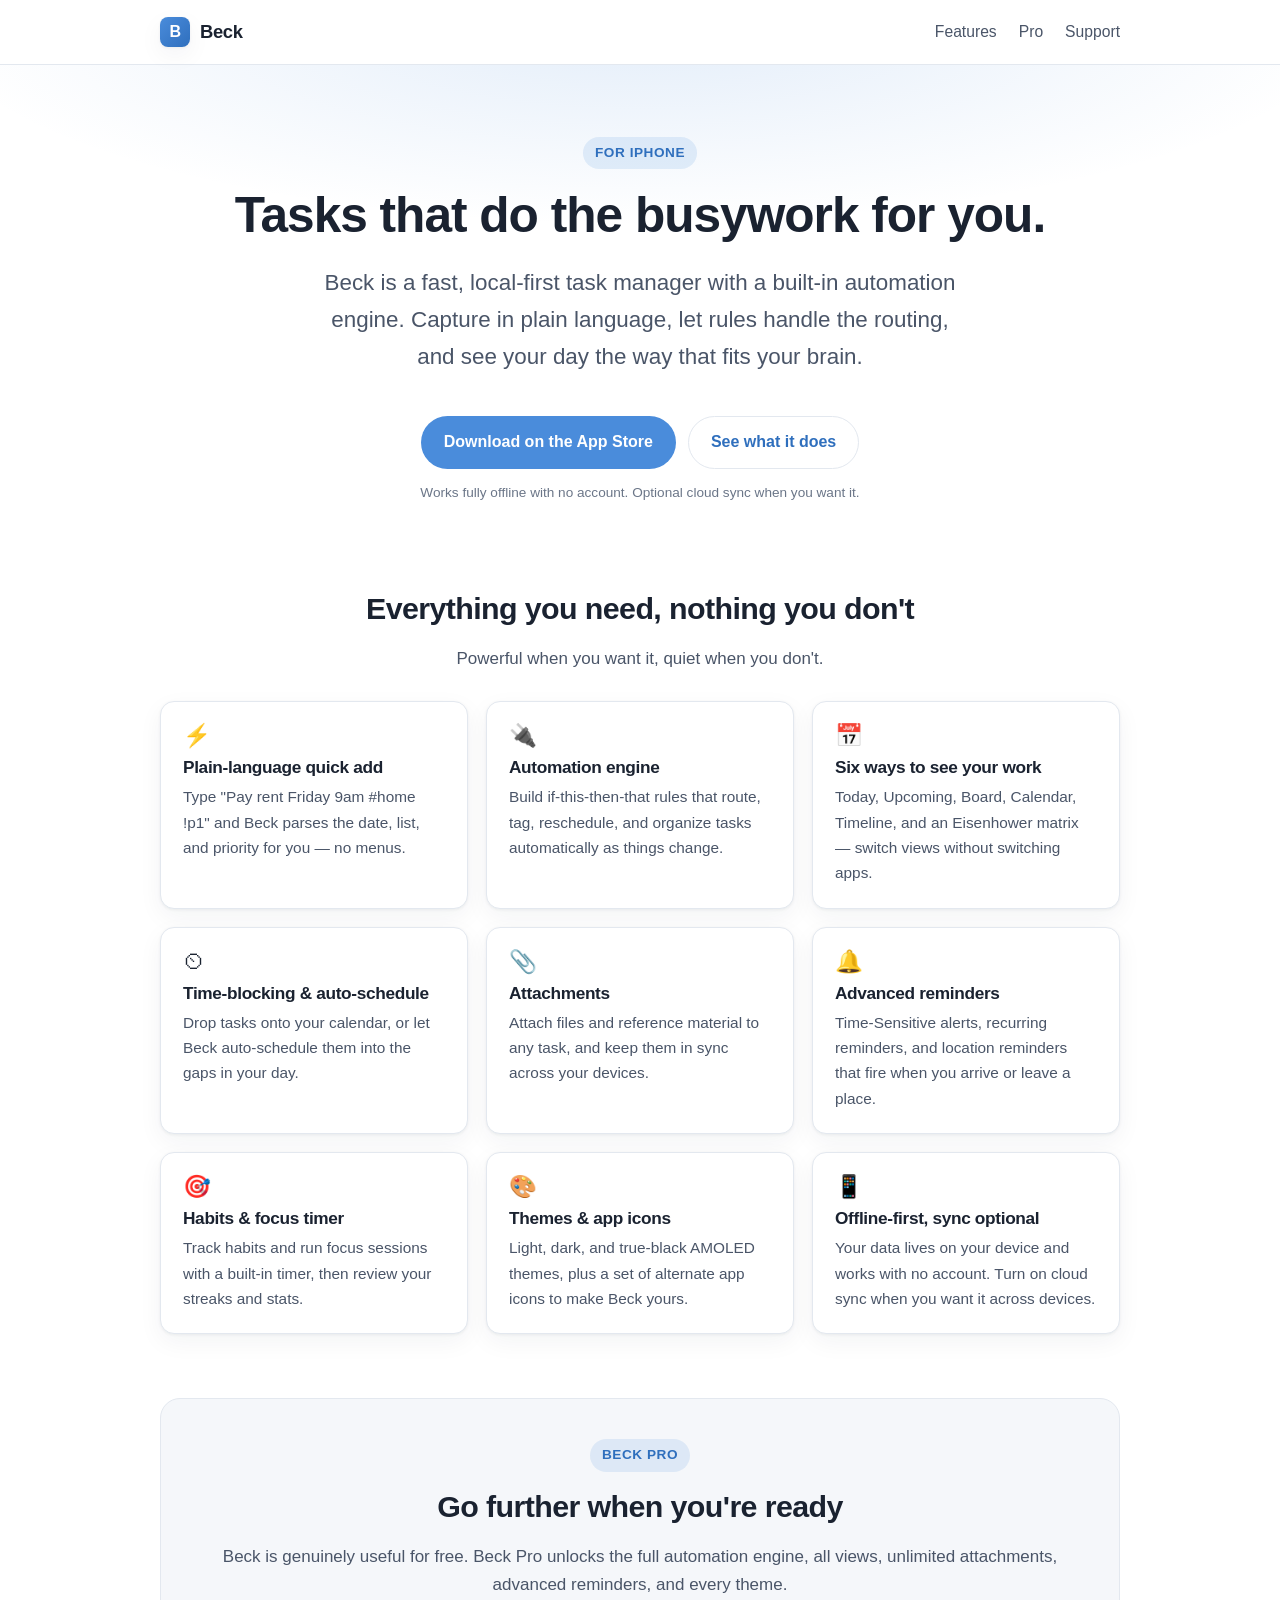
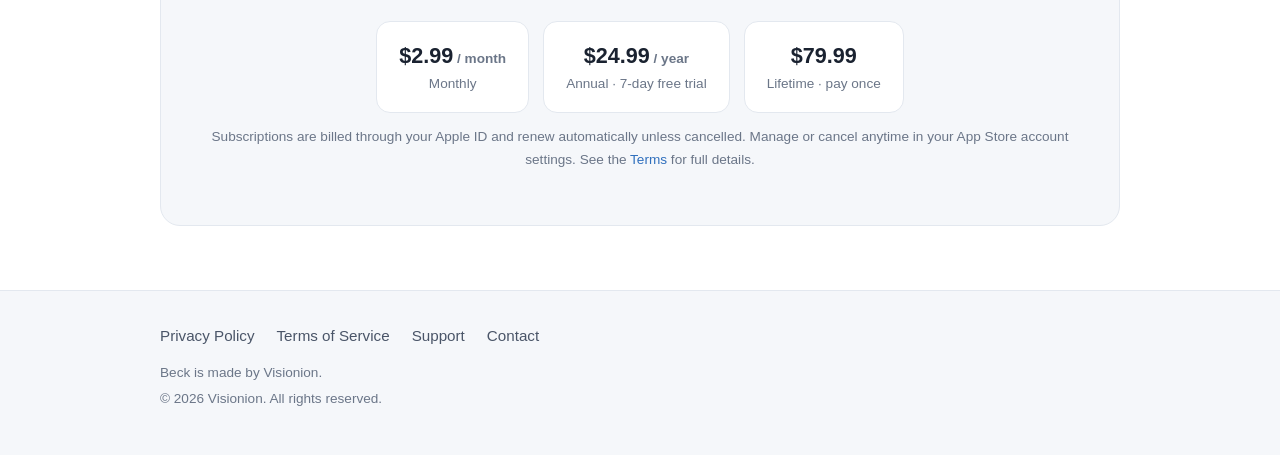
==== index.html @ 95169e8a "Beck marketing site: landing, privacy, terms, support" ====
<!doctype html>
<html lang="en">
<head>
  <meta charset="utf-8" />
  <meta name="viewport" content="width=device-width, initial-scale=1" />
  <title>Beck — Tasks that do the busywork for you</title>
  <meta name="description" content="Beck is a fast, local-first task manager for iPhone with a built-in automation engine, time-blocking, habits, and optional cloud sync. No tracking, no ads." />
  <link rel="canonical" href="https://beck.visionion.dev/" />
  <link rel="icon" href="data:image/svg+xml,<svg xmlns='http://www.w3.org/2000/svg' viewBox='0 0 100 100'><rect width='100' height='100' rx='22' fill='%234A8CDB'/><text x='50' y='68' font-size='60' font-family='Arial' font-weight='bold' text-anchor='middle' fill='white'>B</text></svg>" />
  <link rel="stylesheet" href="/styles.css" />

  <!-- Open Graph -->
  <meta property="og:type" content="website" />
  <meta property="og:site_name" content="Beck" />
  <meta property="og:title" content="Beck — Tasks that do the busywork for you" />
  <meta property="og:description" content="A fast, local-first iPhone task manager with a built-in automation engine, time-blocking, habits, and optional cloud sync. No tracking, no ads." />
  <meta property="og:url" content="https://beck.visionion.dev/" />
  <meta name="twitter:card" content="summary" />

  <!-- Google Analytics 4 — replace G-XXXXXXXXXX with the real Measurement ID (property 516785066). See README. -->
  <script async src="https://www.googletagmanager.com/gtag/js?id=G-XXXXXXXXXX"></script>
  <script>
    window.dataLayer = window.dataLayer || [];
    function gtag(){dataLayer.push(arguments);}
    gtag('js', new Date());
    gtag('config', 'G-XXXXXXXXXX');
  </script>
</head>
<body>
  <a class="skip-link" href="#main">Skip to content</a>

  <header class="site-header">
    <div class="container">
      <a class="brand" href="/">
        <span class="logo" aria-hidden="true">B</span>
        <span>Beck</span>
      </a>
      <nav class="nav" aria-label="Primary">
        <a href="#features">Features</a>
        <a href="#pro">Pro</a>
        <a href="/support/">Support</a>
      </nav>
    </div>
  </header>

  <main id="main">
    <section class="hero">
      <div class="container">
        <span class="eyebrow">For iPhone</span>
        <h1>Tasks that do the busywork for you.</h1>
        <p class="tagline">Beck is a fast, local-first task manager with a built-in automation engine. Capture in plain language, let rules handle the routing, and see your day the way that fits your brain.</p>
        <div class="hero-actions">
          <!-- Replace href="#" with the real App Store URL after launch. See README. -->
          <a class="btn" href="#" aria-label="Download Beck on the App Store (link available at launch)">Download on the App&nbsp;Store</a>
          <a class="btn btn-secondary" href="#features">See what it does</a>
        </div>
        <p class="hint">Works fully offline with no account. Optional cloud sync when you want it.</p>
      </div>
    </section>

    <section class="features" id="features">
      <div class="container">
        <div class="section-head">
          <h2>Everything you need, nothing you don't</h2>
          <p>Powerful when you want it, quiet when you don't.</p>
        </div>

        <div class="grid">
          <div class="card">
            <span class="ico" aria-hidden="true">&#9889;</span>
            <h3>Plain-language quick add</h3>
            <p>Type "Pay rent Friday 9am #home !p1" and Beck parses the date, list, and priority for you — no menus.</p>
          </div>
          <div class="card">
            <span class="ico" aria-hidden="true">&#128268;</span>
            <h3>Automation engine</h3>
            <p>Build if-this-then-that rules that route, tag, reschedule, and organize tasks automatically as things change.</p>
          </div>
          <div class="card">
            <span class="ico" aria-hidden="true">&#128197;</span>
            <h3>Six ways to see your work</h3>
            <p>Today, Upcoming, Board, Calendar, Timeline, and an Eisenhower matrix — switch views without switching apps.</p>
          </div>
          <div class="card">
            <span class="ico" aria-hidden="true">&#9202;</span>
            <h3>Time-blocking &amp; auto-schedule</h3>
            <p>Drop tasks onto your calendar, or let Beck auto-schedule them into the gaps in your day.</p>
          </div>
          <div class="card">
            <span class="ico" aria-hidden="true">&#128206;</span>
            <h3>Attachments</h3>
            <p>Attach files and reference material to any task, and keep them in sync across your devices.</p>
          </div>
          <div class="card">
            <span class="ico" aria-hidden="true">&#128276;</span>
            <h3>Advanced reminders</h3>
            <p>Time-Sensitive alerts, recurring reminders, and location reminders that fire when you arrive or leave a place.</p>
          </div>
          <div class="card">
            <span class="ico" aria-hidden="true">&#127919;</span>
            <h3>Habits &amp; focus timer</h3>
            <p>Track habits and run focus sessions with a built-in timer, then review your streaks and stats.</p>
          </div>
          <div class="card">
            <span class="ico" aria-hidden="true">&#127912;</span>
            <h3>Themes &amp; app icons</h3>
            <p>Light, dark, and true-black AMOLED themes, plus a set of alternate app icons to make Beck yours.</p>
          </div>
          <div class="card">
            <span class="ico" aria-hidden="true">&#128241;</span>
            <h3>Offline-first, sync optional</h3>
            <p>Your data lives on your device and works with no account. Turn on cloud sync when you want it across devices.</p>
          </div>
        </div>
      </div>
    </section>

    <section id="pro">
      <div class="container">
        <div class="band">
          <span class="eyebrow">Beck Pro</span>
          <h2>Go further when you're ready</h2>
          <p>Beck is genuinely useful for free. Beck Pro unlocks the full automation engine, all views, unlimited attachments, advanced reminders, and every theme.</p>
          <div class="price-row">
            <div class="price">
              <div class="amt">$2.99<span class="lbl"> / month</span></div>
              <div class="lbl">Monthly</div>
            </div>
            <div class="price">
              <div class="amt">$24.99<span class="lbl"> / year</span></div>
              <div class="lbl">Annual · 7-day free trial</div>
            </div>
            <div class="price">
              <div class="amt">$79.99</div>
              <div class="lbl">Lifetime · pay once</div>
            </div>
          </div>
          <p class="hint">Subscriptions are billed through your Apple ID and renew automatically unless cancelled. Manage or cancel anytime in your App Store account settings. See the <a href="/terms/">Terms</a> for full details.</p>
        </div>
      </div>
    </section>
  </main>

  <footer class="site-footer">
    <div class="container">
      <nav class="footer-links" aria-label="Footer">
        <a href="/privacy/">Privacy Policy</a>
        <a href="/terms/">Terms of Service</a>
        <a href="/support/">Support</a>
        <a href="mailto:info@visionion.dev">Contact</a>
      </nav>
      <div class="footer-meta">
        <p>Beck is made by Visionion.</p>
        <p>&copy; 2026 Visionion. All rights reserved.</p>
      </div>
    </div>
  </footer>
</body>
</html>
---- styles.css ----
/* Beck marketing site — shared stylesheet
   Plain HTML + CSS, no frameworks, no build step.
   Light/dark via prefers-color-scheme. */

:root {
  --accent: #4A8CDB;
  --accent-strong: #2f6fbd;
  --accent-contrast: #ffffff;

  --bg: #ffffff;
  --bg-soft: #f5f7fa;
  --bg-card: #ffffff;
  --border: #e3e8ef;
  --text: #1a2230;
  --text-soft: #4a5568;
  --text-muted: #6b7688;
  --shadow: 0 1px 3px rgba(20, 30, 50, 0.06), 0 8px 24px rgba(20, 30, 50, 0.05);

  --maxw: 1000px;
  --radius: 14px;
  --font: -apple-system, BlinkMacSystemFont, "Segoe UI", Roboto, Helvetica,
    Arial, "Apple Color Emoji", "Segoe UI Emoji", sans-serif;
}

@media (prefers-color-scheme: dark) {
  :root {
    --accent: #5a97e0;
    --accent-strong: #79aef0;
    --accent-contrast: #0b1220;

    --bg: #0e131c;
    --bg-soft: #141b26;
    --bg-card: #171f2b;
    --border: #26303f;
    --text: #eef2f7;
    --text-soft: #c2cbd8;
    --text-muted: #8b96a7;
    --shadow: 0 1px 3px rgba(0, 0, 0, 0.4), 0 10px 30px rgba(0, 0, 0, 0.35);
  }
}

* {
  box-sizing: border-box;
}

html {
  -webkit-text-size-adjust: 100%;
  scroll-behavior: smooth;
}

body {
  margin: 0;
  font-family: var(--font);
  font-size: 17px;
  line-height: 1.65;
  color: var(--text);
  background: var(--bg);
  -webkit-font-smoothing: antialiased;
  text-rendering: optimizeLegibility;
}

.container {
  width: 100%;
  max-width: var(--maxw);
  margin: 0 auto;
  padding: 0 20px;
}

a {
  color: var(--accent-strong);
  text-decoration: none;
}

a:hover,
a:focus {
  text-decoration: underline;
}

a:focus-visible,
button:focus-visible {
  outline: 3px solid var(--accent);
  outline-offset: 2px;
  border-radius: 4px;
}

h1,
h2,
h3 {
  line-height: 1.2;
  color: var(--text);
  letter-spacing: -0.02em;
}

h1 {
  font-size: clamp(2rem, 5vw, 3.1rem);
  margin: 0 0 0.4em;
}

h2 {
  font-size: clamp(1.4rem, 3vw, 1.9rem);
  margin: 2.2em 0 0.6em;
}

h3 {
  font-size: 1.15rem;
  margin: 1.6em 0 0.4em;
}

p {
  margin: 0 0 1em;
  color: var(--text-soft);
}

/* ---------- Header ---------- */
.site-header {
  position: sticky;
  top: 0;
  z-index: 10;
  background: color-mix(in srgb, var(--bg) 88%, transparent);
  backdrop-filter: saturate(180%) blur(12px);
  border-bottom: 1px solid var(--border);
}

.site-header .container {
  display: flex;
  align-items: center;
  justify-content: space-between;
  height: 64px;
}

.brand {
  display: inline-flex;
  align-items: center;
  gap: 10px;
  font-weight: 700;
  font-size: 1.15rem;
  color: var(--text);
  letter-spacing: -0.02em;
}

.brand:hover {
  text-decoration: none;
}

.brand .logo {
  width: 30px;
  height: 30px;
  border-radius: 8px;
  background: linear-gradient(135deg, var(--accent), var(--accent-strong));
  display: inline-flex;
  align-items: center;
  justify-content: center;
  color: #fff;
  font-weight: 800;
  font-size: 1rem;
  box-shadow: var(--shadow);
}

.nav {
  display: flex;
  gap: 22px;
  align-items: center;
  font-size: 0.98rem;
}

.nav a {
  color: var(--text-soft);
}

.nav a:hover {
  color: var(--accent-strong);
}

/* ---------- Buttons ---------- */
.btn {
  display: inline-flex;
  align-items: center;
  gap: 8px;
  padding: 12px 22px;
  border-radius: 999px;
  font-weight: 600;
  font-size: 1rem;
  background: var(--accent);
  color: var(--accent-contrast);
  border: 1px solid transparent;
  transition: transform 0.06s ease, background 0.15s ease;
}

.btn:hover {
  background: var(--accent-strong);
  text-decoration: none;
  color: var(--accent-contrast);
}

.btn:active {
  transform: translateY(1px);
}

.btn-secondary {
  background: transparent;
  color: var(--accent-strong);
  border: 1px solid var(--border);
}

.btn-secondary:hover {
  background: var(--bg-soft);
  color: var(--accent-strong);
}

/* ---------- Hero ---------- */
.hero {
  padding: 72px 0 48px;
  text-align: center;
  background:
    radial-gradient(ellipse 80% 60% at 50% -10%,
      color-mix(in srgb, var(--accent) 16%, transparent), transparent 70%);
}

.hero .tagline {
  font-size: clamp(1.1rem, 2.4vw, 1.4rem);
  color: var(--text-soft);
  max-width: 640px;
  margin: 0 auto 1.8em;
}

.hero-actions {
  display: flex;
  gap: 12px;
  justify-content: center;
  flex-wrap: wrap;
}

.eyebrow {
  display: inline-block;
  font-size: 0.85rem;
  font-weight: 600;
  letter-spacing: 0.04em;
  text-transform: uppercase;
  color: var(--accent-strong);
  background: color-mix(in srgb, var(--accent) 14%, transparent);
  padding: 5px 12px;
  border-radius: 999px;
  margin-bottom: 1.2em;
}

.hint {
  font-size: 0.85rem;
  color: var(--text-muted);
  margin-top: 1em;
}

/* ---------- Feature grid ---------- */
.features {
  padding: 24px 0 8px;
}

.section-head {
  text-align: center;
  max-width: 680px;
  margin: 0 auto 8px;
}

.section-head h2 {
  margin-top: 0;
}

.grid {
  display: grid;
  grid-template-columns: repeat(auto-fit, minmax(260px, 1fr));
  gap: 18px;
  margin-top: 28px;
}

.card {
  background: var(--bg-card);
  border: 1px solid var(--border);
  border-radius: var(--radius);
  padding: 22px;
  box-shadow: var(--shadow);
}

.card h3 {
  margin: 0 0 0.35em;
  font-size: 1.08rem;
}

.card p {
  margin: 0;
  font-size: 0.96rem;
  color: var(--text-soft);
}

.card .ico {
  font-size: 1.4rem;
  line-height: 1;
  display: inline-block;
  margin-bottom: 10px;
}

/* ---------- Pro band ---------- */
.band {
  margin: 56px 0 16px;
  background: var(--bg-soft);
  border: 1px solid var(--border);
  border-radius: 20px;
  padding: 40px 28px;
  text-align: center;
}

.band h2 {
  margin-top: 0;
}

.price-row {
  display: flex;
  gap: 14px;
  justify-content: center;
  flex-wrap: wrap;
  margin: 22px 0 8px;
}

.price {
  background: var(--bg-card);
  border: 1px solid var(--border);
  border-radius: var(--radius);
  padding: 16px 22px;
  min-width: 150px;
}

.price .amt {
  font-size: 1.35rem;
  font-weight: 700;
  color: var(--text);
}

.price .lbl {
  font-size: 0.85rem;
  color: var(--text-muted);
}

/* ---------- Legal / doc pages ---------- */
.doc {
  padding: 40px 0 8px;
}

.doc h1 {
  font-size: clamp(1.8rem, 4vw, 2.5rem);
}

.doc .updated {
  color: var(--text-muted);
  font-size: 0.9rem;
  margin-top: -0.4em;
}

.doc article {
  max-width: 760px;
}

.doc h2 {
  font-size: 1.3rem;
  margin-top: 1.8em;
  padding-top: 0.2em;
}

.doc ul,
.doc ol {
  color: var(--text-soft);
  padding-left: 1.3em;
}

.doc li {
  margin: 0.35em 0;
}

.doc strong {
  color: var(--text);
}

.callout {
  background: var(--bg-soft);
  border: 1px solid var(--border);
  border-left: 4px solid var(--accent);
  border-radius: 10px;
  padding: 14px 18px;
  margin: 18px 0;
  font-size: 0.96rem;
}

/* ---------- FAQ ---------- */
.faq details {
  border: 1px solid var(--border);
  border-radius: 12px;
  padding: 4px 18px;
  margin: 12px 0;
  background: var(--bg-card);
}

.faq summary {
  cursor: pointer;
  font-weight: 600;
  padding: 14px 0;
  color: var(--text);
  list-style: none;
}

.faq summary::-webkit-details-marker {
  display: none;
}

.faq summary::after {
  content: "+";
  float: right;
  color: var(--accent-strong);
  font-weight: 700;
  font-size: 1.2rem;
  line-height: 1.2;
}

.faq details[open] summary::after {
  content: "\2013";
}

.faq details p {
  margin: 0 0 14px;
}

.contact-box {
  background: var(--bg-soft);
  border: 1px solid var(--border);
  border-radius: var(--radius);
  padding: 22px;
  margin: 22px 0;
  text-align: center;
}

.contact-box .email {
  font-size: 1.2rem;
  font-weight: 700;
}

/* ---------- Footer ---------- */
.site-footer {
  margin-top: 64px;
  border-top: 1px solid var(--border);
  background: var(--bg-soft);
}

.site-footer .container {
  padding-top: 32px;
  padding-bottom: 40px;
}

.footer-links {
  display: flex;
  gap: 22px;
  flex-wrap: wrap;
  margin-bottom: 14px;
}

.footer-links a {
  color: var(--text-soft);
  font-size: 0.95rem;
}

.footer-meta {
  font-size: 0.85rem;
  color: var(--text-muted);
}

.footer-meta p {
  margin: 0.3em 0;
  color: var(--text-muted);
  font-size: 0.85rem;
}

.disclaimer {
  font-size: 0.82rem;
  color: var(--text-muted);
  font-style: italic;
}

/* Skip link for accessibility */
.skip-link {
  position: absolute;
  left: -9999px;
  top: 0;
  background: var(--accent);
  color: #fff;
  padding: 10px 16px;
  border-radius: 0 0 8px 0;
  z-index: 100;
}

.skip-link:focus {
  left: 0;
}

@media (max-width: 560px) {
  body {
    font-size: 16px;
  }
  .nav {
    gap: 16px;
    font-size: 0.9rem;
  }
  .hero {
    padding: 48px 0 32px;
  }
}
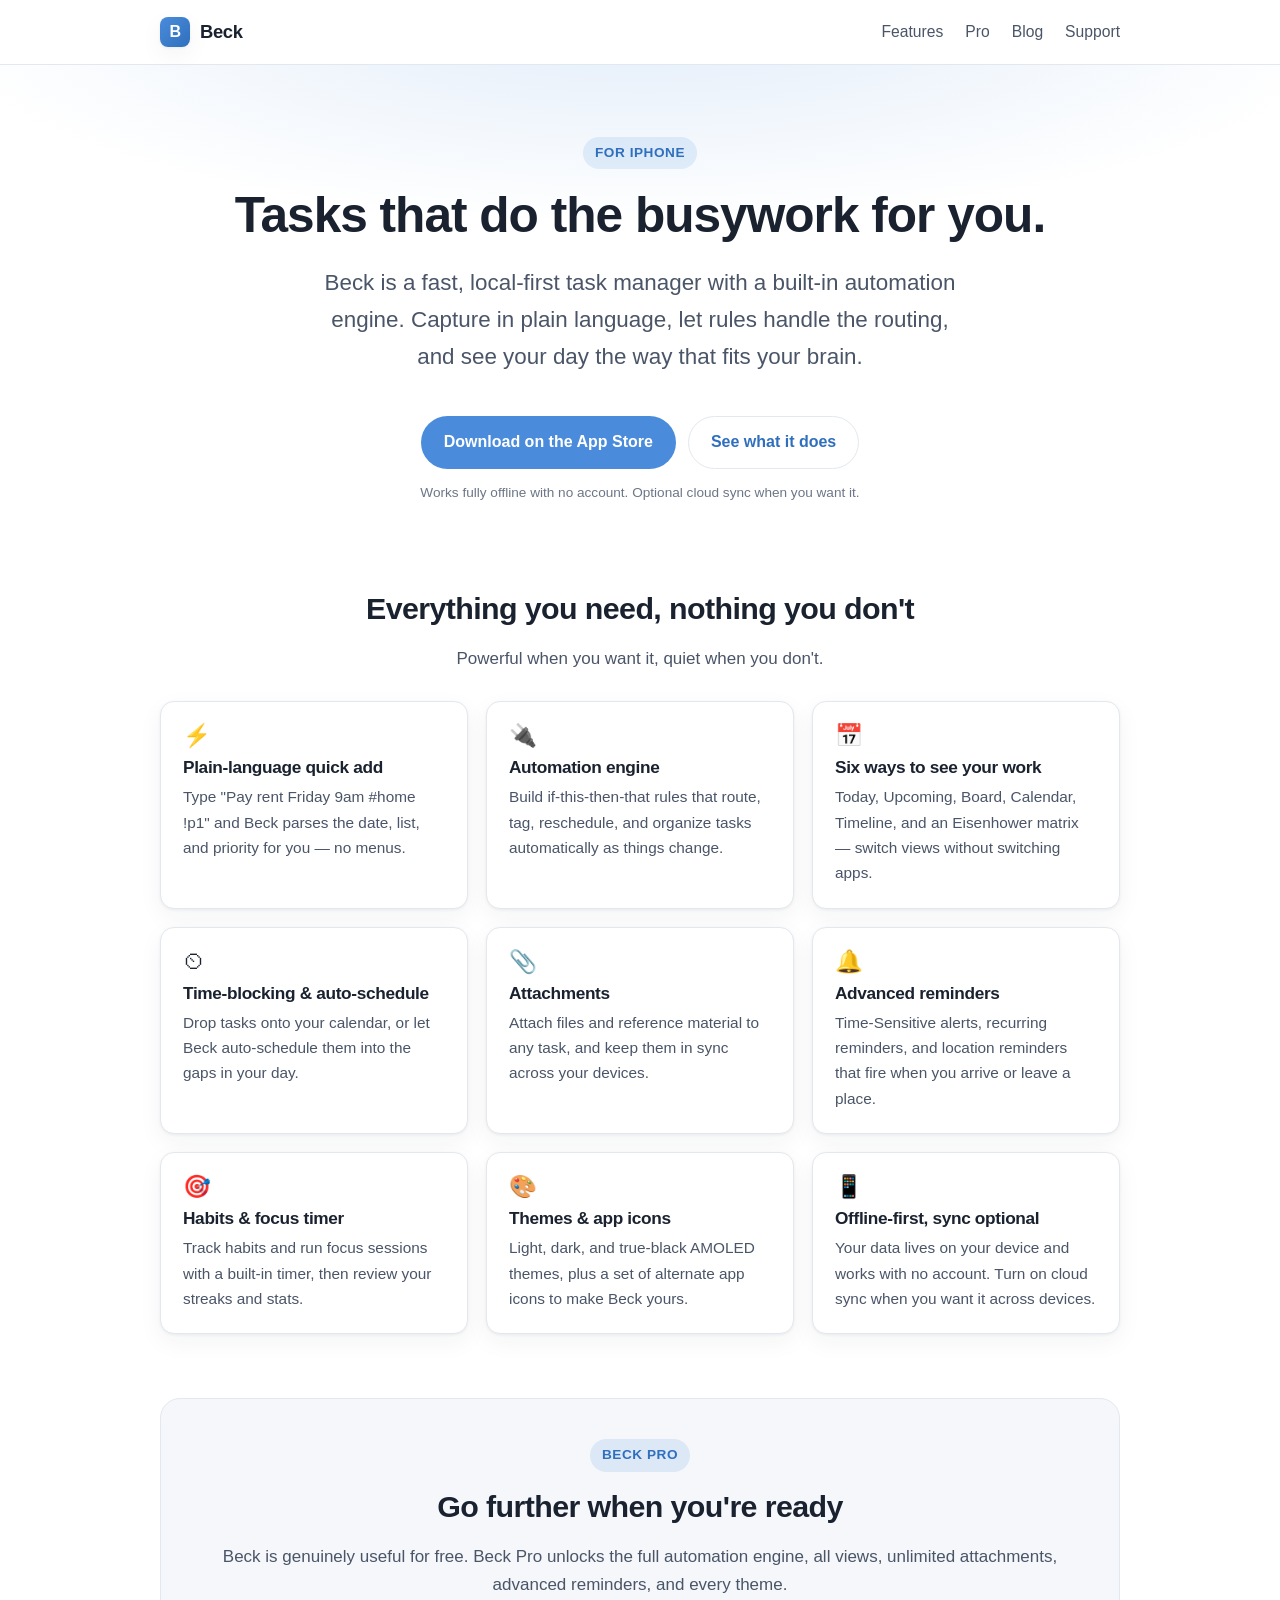
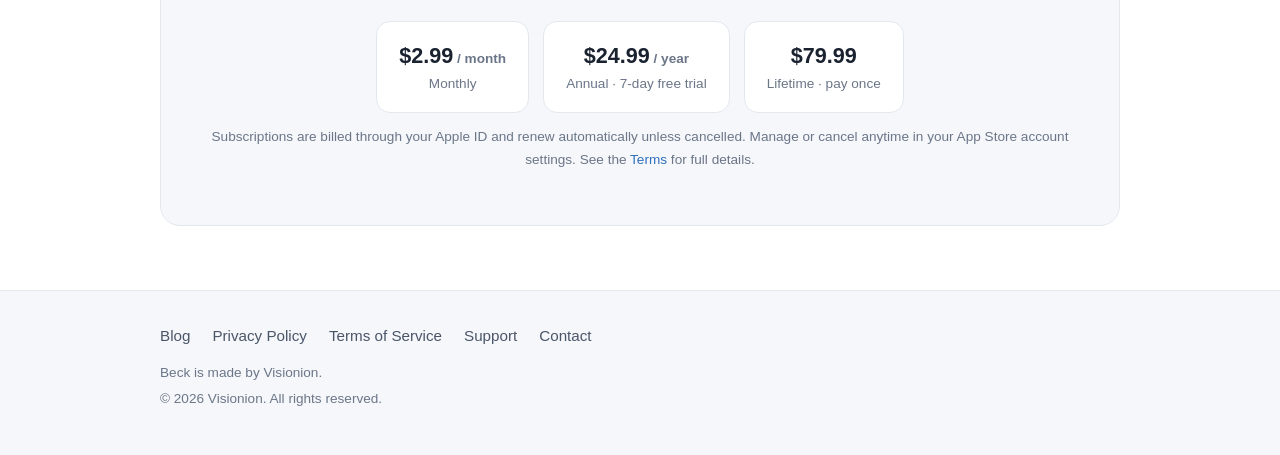
==== commit edd2cee9: "Add blog with posts on time-blocking, automation, and reminders" ====
--- a/index.html
+++ b/index.html
@@ -38,6 +38,7 @@
       <nav class="nav" aria-label="Primary">
         <a href="#features">Features</a>
         <a href="#pro">Pro</a>
+        <a href="/blog/">Blog</a>
         <a href="/support/">Support</a>
       </nav>
     </div>
@@ -144,6 +145,7 @@
   <footer class="site-footer">
     <div class="container">
       <nav class="footer-links" aria-label="Footer">
+        <a href="/blog/">Blog</a>
         <a href="/privacy/">Privacy Policy</a>
         <a href="/terms/">Terms of Service</a>
         <a href="/support/">Support</a>
--- a/styles.css
+++ b/styles.css
@@ -439,6 +439,67 @@
   font-weight: 700;
 }
 
+/* ---------- Blog ---------- */
+.blog .lead {
+  max-width: 760px;
+  font-size: 1.1rem;
+  color: var(--text-soft);
+}
+
+.post-list {
+  list-style: none;
+  padding: 0;
+  margin: 28px 0 0;
+  max-width: 760px;
+}
+
+.post-list > li {
+  padding: 24px 0;
+  border-top: 1px solid var(--border);
+}
+
+.post-list > li:first-child {
+  border-top: none;
+  padding-top: 8px;
+}
+
+.post-list h2 {
+  margin: 0 0 0.3em;
+  font-size: 1.3rem;
+}
+
+.post-list h2 a {
+  color: var(--text);
+}
+
+.post-list h2 a:hover {
+  color: var(--accent-strong);
+  text-decoration: none;
+}
+
+.post-date {
+  display: block;
+  font-size: 0.85rem;
+  color: var(--text-muted);
+  margin-bottom: 0.4em;
+  letter-spacing: 0.01em;
+}
+
+.post-summary {
+  margin: 0.3em 0 0;
+  color: var(--text-soft);
+  font-size: 0.98rem;
+}
+
+.callout.cta {
+  margin-top: 32px;
+}
+
+.callout.cta a {
+  font-weight: 600;
+  white-space: nowrap;
+}
+
 /* ---------- Footer ---------- */
 .site-footer {
   margin-top: 64px;
